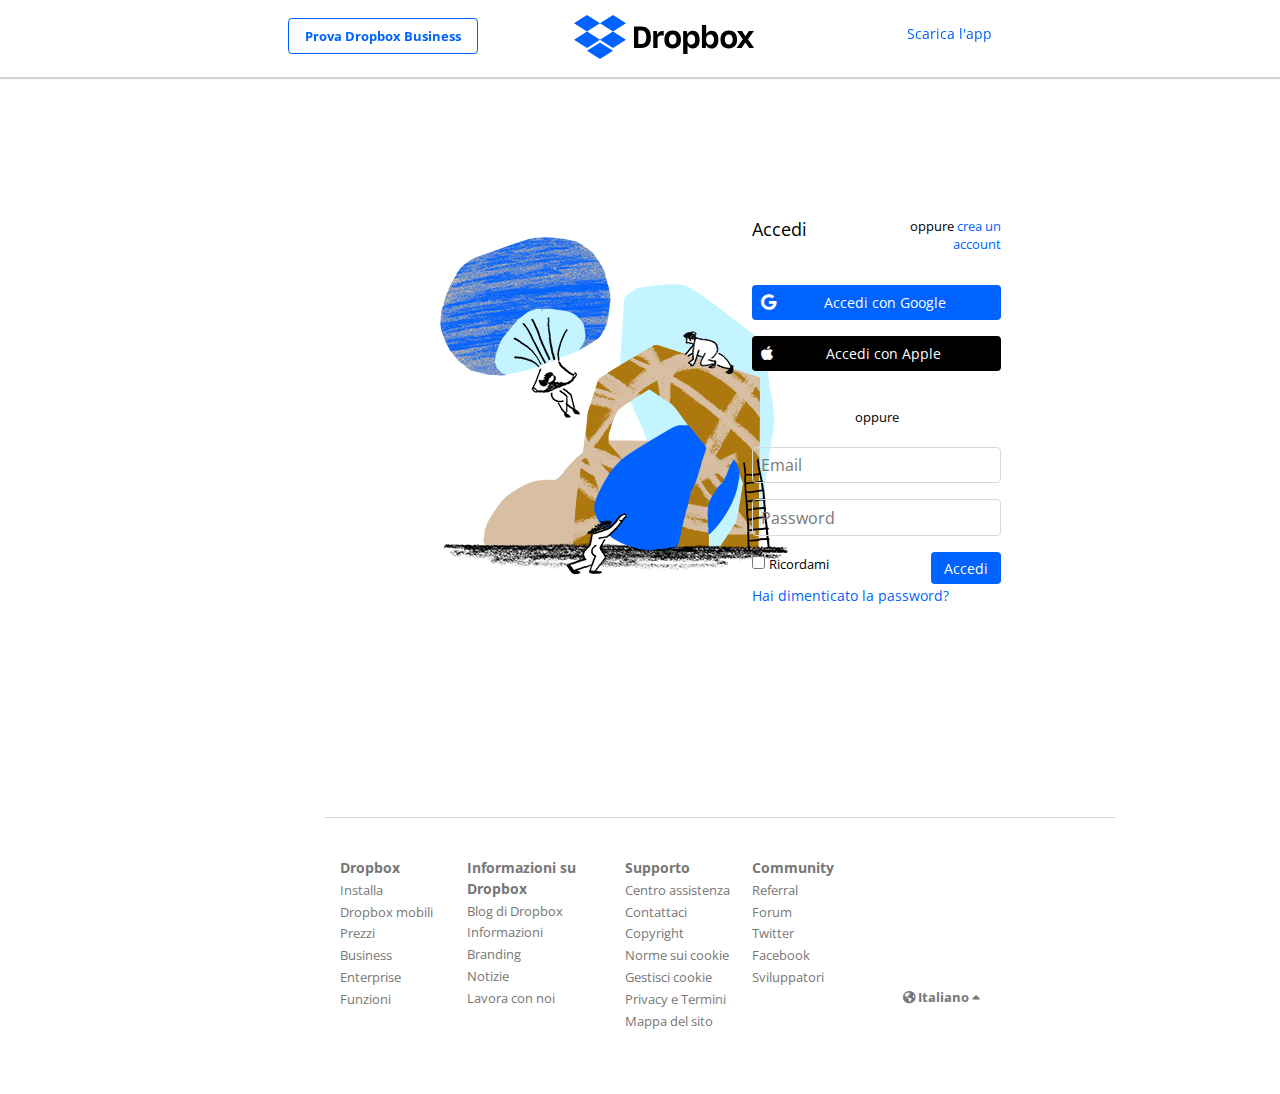
==== pages/login.html @ ecb25fa8 "aggiunta pagina login" ====
<!DOCTYPE html>
<html lang="en">
    <head>
        <meta charset="UTF-8">
        <meta http-equiv="X-UA-Compatible" content="IE=edge">
        <meta name="viewport" content="width=device-width, initial-scale=1.0">
        <title>Accedi - Dropbox</title>
        <link rel="stylesheet" href="../css/style.css">
        <link rel="stylesheet" href="../css/login.css">
        <link rel="preconnect" href="https://fonts.gstatic.com">
        <link
            href="https://fonts.googleapis.com/css2?family=Open+Sans:ital,wght@0,400;0,700;0,800;1,400&amp;display=swap"
            rel="stylesheet">
        <link rel="stylesheet"
            href="https://cdnjs.cloudflare.com/ajax/libs/font-awesome/5.15.4/css/all.min.css"
            integrity="sha512-1ycn6IcaQQ40/MKBW2W4Rhis/DbILU74C1vSrLJxCq57o941Ym01SwNsOMqvEBFlcgUa6xLiPY/NS5R+E6ztJQ=="crossorigin="anonymous"
            referrerpolicy="no-referrer" />
    </head>
    <body>
        <header id="site_header">
            <nav class="navbar">
                <div class="login_container clearfix">
                    <div class="col_33">
                        <a href="#" class="br_btn">Prova Dropbox Business</a>
                    </div>
                    <div class="col_33 clearfix">
                        <a href="../index.html" class="logo">
                            <div class="home">
                                <img
                                    src="../img/login/dropbox_logo_glyph_2015_m1.svg"
                                    alt="logo Dropbox" class="logo_glyph">
                                <img
                                    src="../img/login/dropbox_logo_text_2015_m1.svg"
                                    alt="logo Dropbox" class="logo_text">
                            </div>
                        </a>
                        <!-- 
                            <img src="../img/logo-small.png" alt="logo Dropbox">
                        </a> -->
                    </div>
                    <div class="col_33">
                        <div class="download_app">
                            <a href="#" class="link">Scarica l'app</a>
                        </div>
                    </div>
                </div>
                <!-- /.login_container -->
            </nav>
            <!-- /.navbar -->
        </header>
        <!-- /#site_header -->

        <main id="site_content">
            <div class="login_container">
                <div class="content">
                    <div class="col_50">
                        <img src="../img/login/sign-in-boulder-vfl2oGV4v.png">
                    </div>
                    <div class="col_50">
                        <div class="login_form">
                            <div class="clearfix">
                                <div class="col_50 accedi">Accedi</div>
                                <div class="col_50 oppure">
                                    oppure
                                    <span class="registrati">
                                        <a href="#" class="link">crea un account</a>
                                    </span>
                                </div>
                            </div>
                            <a href="#" class="btn_login_google">
                                <i class="fab fa-google"></i>
                                Accedi con Google
                            </a>

                            <div class="clearfix">
                                <a href="#" class="btn_login_apple">
                                    <i class="fab fa-apple"></i>
                                    Accedi con Apple
                                </a>
                            </div>
                            <div class="or">oppure</div>
                            <div class="email">Email</div>
                            <div class="password">Password</div>

                            <div class="clearfix">
                                <div class="col_50">
                                    <input type="checkbox" name="" id="">
                                    <span class="ricordami">Ricordami</span>
                                </div>
                                <div class="col_50 btn_accedi">
                                    <a href="#" class="btn_accedi">Accedi</a>
                                </div>
                            </div>
                            <a href="#" class="link reset">
                                Hai dimenticato la password?
                            </a>
                        </div>
                    </div>
                </div>
            </div>
            <!-- /.login_container -->
        </main>
        <!-- /#site_content -->

        <footer id="site_footer">
            <div class="login_container clearfix">
                <div class="col_16">
                    <ul class="list_style">
                        <li>Dropbox</li>
                        <li><a href="#">Installa</a></li>
                        <li><a href="#">Dropbox mobili</a></li>
                        <li><a href="#">Prezzi</a></li>
                        <li><a href="#">Business</a></li>
                        <li><a href="#">Enterprise</a></li>
                        <li><a href="#">Funzioni</a></li>
                    </ul>
                </div>
                <div class="col_16">
                    <ul class="list_style">
                        <li>Informazioni su Dropbox</li>
                        <li><a href="#">Blog di Dropbox</a></li>
                        <li><a href="#">Informazioni</a></li>
                        <li><a href="#">Branding</a></li>
                        <li><a href="#">Notizie</a></li>
                        <li><a href="#">Lavora con noi</a></li>
                    </ul>
                </div>
                <div class="col_16">
                    <ul class="list_style">
                        <li>Supporto</li>
                        <li><a href="#">Centro assistenza</a></li>
                        <li><a href="#">Contattaci</a></li>
                        <li><a href="#">Copyright</a></li>
                        <li><a href="#">Norme sui cookie</a></li>
                        <li><a href="#">Gestisci cookie</a></li>
                        <li><a href="#">Privacy e Termini</a></li>
                        <li><a href="#">Mappa del sito</a></li>
                    </ul>
                </div>
                <div class="col_16">
                    <ul class="list_style">
                        <li>Community</li>
                        <li><a href="#">Referral</a></li>
                        <li><a href="#">Forum</a></li>
                        <li><a href="#">Twitter</a></li>
                        <li><a href="#">Facebook</a></li>
                        <li><a href="#">Sviluppatori</a></li>
                    </ul>
                </div>
                <div class="col_30">
                    <div class="lang bold">
                        <i class="fas fa-globe-americas"></i>
                        Italiano
                        <i class="fas fa-caret-up"></i>
                    </div>
                </div>
            </div>
            <!-- /.login_container -->
        </footer>
        <!-- /#site_footer -->
    </body>
</html>
---- css/style.css ----
/************** 
Regola di Reset 
**************/
* {
    box-sizing: border-box;
    margin: 0;
    padding: 0;
}

/************** 
Regole di Debug 
**************/
.debug #site_header {
    height: 100px;
    background-color: bisque;
}

.debug #site_content {
    height: 2000px;
    background-color: cornflowerblue;
}

.debug #site_footer {
    height: 400px;
    background-color: black;
}

.debug .large_container {
    height: 500px;
    background-color: cornsilk;
}


/************** 
Common
**************/
body {
    min-width: 1440px;
    font-family: 'Open Sans',
        sans-serif;
    color: #000;
}

.clearfix::after {
    content: "";
    display: table;
    clear: both;
}

.large_container,
.small_container {
    margin: auto;
}

.large_container {
    width: 75%;
}

.small_container {
    width: 65%;
}

div[class^="col_"] {
    float: left;
}

.col_16 {
    width: 16.66%;
}

.col_20 {
    width: 20%;
}

.col_30 {
    width: 30%;
}

.col_33 {
    width: 33.33%;
    padding: 0 2rem;
}

.col_40 {
    width: 40%;
}

.col_50 {
    width: 50%;
}

.col_60 {
    width: 60%;
}

.col_70 {
    width: 70%;
}

.row {
    margin: 2rem -2rem;
}

.list_style {
    list-style: none;
}

h1 {
    font-size: 5.5rem;
}

h2 {
    font-size: 2.5rem;
}

h3 {
    font-size: 2rem;
}

h4 {
    font-size: 1.7rem;
}

.bold {
    font-weight: 700;
}

/* Links */
a {
    color: #000;
    text-decoration: none;
}

header a:hover {
    border-bottom: 2px solid #051A55;
    padding-bottom: 26px;
}

header .btn:hover {
    border-bottom: none;
    padding-bottom: 5px;
}

header .dropdown-content>a:hover {
    border-bottom: none;
    padding-bottom: 1rem;
}

.blue_a {
    color: #0061ff;
    text-decoration: underline;
}

.underline {
    text-decoration: underline;
}

.blue_a:hover,
.underline:hover {
    text-decoration: none;
}

.line_footer {
    width: 7%;
    border-bottom: 1px solid white;
}

/* Buttons */
.btn {
    background-color: #0061ff;
    color: white;
    padding: 5px 20px;
}

.btn_outline {
    border: 1px solid #000;
    padding: 7px 20px;
}

.btn_white {
    display: block;
    background-color: #fff;
    color: black;
    text-align: center;
}

.btn:hover,
.btn_outline:hover {
    filter: opacity(0.8);
}

/************** 
Header 
**************/
#site_header {
    position: fixed;
    top: 0;
    left: 0;
    width: 100%;
    z-index: 1;
    background-color: white;
    padding: 25px 20px;
}

#site_header .menu_left {
    float: left;
    width: 50%;
}

#site_header .menu_left>img {
    float: left;
    padding-right: 2rem;
}

#site_header .menu_left a {
    margin-right: 2rem;
}

#site_header .menu_right {
    float: left;
    width: 50%;
    text-align: right;
}

#site_header li {
    display: inline-block;
}

.menu_right a {
    margin-left: 2rem;
}

/* dropdown */
.dropbown {
    position: relative;
}

.dropdown-content {
    display: none;
    position: absolute;
    top: 75px;
    z-index: 2;
    background-color: #fff;
}

.dropdown-content a {
    display: block;
    padding: 1rem;
    font-size: 0.95rem;
    text-align: left;
    margin-left: 0rem;
}

.dropdown:hover .dropdown-content {
    display: block;
}

.dropdown-content a:hover {
    background-color: #d9d9d9;

}

/************** 
Main 
**************/
/* Hero Image */
#site_content .container {
    background: #B4D0E7;
    padding: 140px 0;
    margin-bottom: 200px;
}

#site_content section>h1 {
    padding-bottom: 3rem;
}

#site_content .col_30 p {
    padding: 0 2rem 2.5rem 0;
}

#site_content section .annulla {
    padding-top: 1rem;
    font-size: 0.9rem;
}

#site_content section i {
    font-size: 2.5rem;
}

#site_content .col_70 {
    position: relative;
}

#site_content .col_70>img {
    width: 85%;
    position: absolute;
    top: 0;
    right: 0;
}

/* Plan */
.small_container .fatt {
    display: inline-block;
    margin: 3rem 1.2rem 0 0;
}

.small_container .circle {
    display: inline-block;
    width: 17px;
    height: 17px;
    border: 1px solid #d9d9d9;
    border-radius: 100%;
    vertical-align: -2px;
}

.small_container .border_blue {
    border: 4px solid #0061ff;
}

.small_container .border_grey {
    border: 1px solid #d9d9d9;
}

.small_container .circle:hover {
    cursor: pointer;
}

.row .card {
    min-height: 1000px;
    border: 1px solid #d9d9d9;
    margin-bottom: 2rem;
}

.row .title {
    text-align: center;
    border-bottom: 1px solid #d9d9d9;
    padding: 0.7rem 0;
}

#site_content section .title>i {
    font-size: 1rem;
    padding-right: 5px;
}

#site_content section .content i {
    font-size: 0.9rem;
}

.row .content {
    padding: 2rem;
    font-size: 0.95rem;
}

.row .content h4 {
    margin-bottom: 1rem;
}

.row .month {
    margin: 0.7rem 0 2.5rem 0;
    color: #777;
}

.row .content li {
    margin: 0 0 1.5rem -1rem;
}

.row .content .btn {
    display: block;
    text-align: center;
    margin-top: 3.5rem;
}

.row .content .buy {
    margin: 1.7rem 0;
}

.row .content .line {
    width: 20%;
    border-top: 1px solid #d9d9d9;
}

.row .content .points {
    margin: 2.5rem 0 1.7rem 0;
}

.row .content .fa-check {
    color: #0061ff;
}

.enterprice {
    border: 1px solid #d9d9d9;
}

.enterprice .title {
    text-align: center;
    border-bottom: 1px solid #d9d9d9;
    padding: 0.7rem 0;
}

.enterprice .content {
    padding: 2rem;
    font-size: 0.95rem;
}

.enterprice .content h4 {
    margin-bottom: 1rem;
}

.enterprice .content strong {
    font-size: 1rem;
}

.enterprice .content p {
    margin-top: 2rem;
}

.enterprice .content .btn {
    display: block;
    text-align: center;
}

/* partner */
.small_container .partner {
    width: 100%;
    margin: 150px auto;
}

.partner img {
    width: 90%;
}

.partner h4 {
    margin: 2.5rem 0 1.5rem 0;
}

.partner p {
    margin-bottom: 2rem;
}

/* feature */
.feature_card {
    margin: 2rem auto;
    min-height: 470px;
}

.feature_card>img {
    display: block;
    width: 90%;
    margin: auto;
}

.feature_card>h4 {
    margin-bottom: 1rem;
}

.feature {
    margin-bottom: 150px;
}

/* team */
.team h2 {
    width: 56%;
    margin: 0 auto 2rem 0;
}

.teams_box {
    width: 100%;
    margin-top: 2.5rem;
}

.teams {
    float: left;
    width: 30%;
    height: 570px;
}

.selected_team {
    float: left;
    width: 40%;
    height: 570px;
    background-color: #f5f5f5;
    padding: 3rem;
}

.selected_team img {
    width: 20%;
}

.selected_team hr {
    width: 8%;
    border-top: 1px solid #d9d9d9;
    margin: 2rem 0 3rem;
}

.selected_team p {
    margin-bottom: 4rem;
}

.teams div {
    float: left;
    width: 50%;
    height: 50%;
    position: relative;
}

.teams div>img {
    width: 40%;
    filter: invert(1);
    position: absolute;
    margin: auto;
    top: 0;
    left: 0;
    right: 0;
    bottom: 0;
}

.designit {
    background-color: #A2D39B;
    border: 10px solid #D0E9CD;
}

.asu {
    background-color: #61082B;
}

.uf {
    background-color: #0093CE;
}

.topps {
    background-color: #FF1C1C;
}

.world_bicycle {
    background-color: #D5001F;
}

.hearst_corp {
    background-color: #B4D0E7;
}

.lonely_planet {
    background-color: #0D2481;
}

.clear_channel {
    background-color: #FFD830;
}

.purple {
    background-color: #B4D0E7;
    color: #61082B;
    padding: 120px 0 70px 0;
}

/* questions */
.questions {
    margin: 7rem 0;
}

.questions h3 {
    padding-bottom: 3.5rem;
    border-bottom: 1px solid #d9d9d9;
}

.question {
    padding: 2rem 0;
    border-bottom: 1px solid #d9d9d9;
}

.question>.col_30 {
    text-align: right;
    padding-right: 2rem;
}

.col_30>.arrow_up {
    display: none;
}

.reply {
    display: none;
}

.question:hover {
    cursor: pointer;
}

.question:hover .arrow_down {
    display: none;
}

.question:hover .arrow_up {
    display: inline-block;
}

.question:hover .reply {
    display: inline-block;
}

.questions .reply {
    padding-top: 1.5rem;
    color: #777;
}

.questions .reply a {
    color: #777;
}

/************** 
Footer 
**************/
#site_footer {
    width: 100%;
    background-color: black;
    color: white;
}

#site_footer a {
    color: white;
}

#site_footer a:hover {
    text-decoration: underline;
}

#site_footer ul>li {
    font-size: 0.95rem;
    line-height: 1.7rem;
}

#site_footer ul>li:first-child {
    font-size: 1.3rem;
    font-weight: 700;
    margin-bottom: 1.5rem;
}

#site_footer .footer_col {
    padding: 6rem 0 20rem;
}

#site_footer .lang {
    color: #999;
    font-size: 0.8rem;
    margin: 3rem 0;
}

#site_footer .lang:hover {
    cursor: pointer;
}
---- css/login.css ----
/************ 
Common
************/
.login_container {
    width: 55%;
    margin: auto;
}

.link {
    color: #0062ff;
}

.link:hover {
    text-decoration: underline;
}

/************ 
Header
************/
#site_header {
    border-bottom: 1px solid #d0d4d9;
    box-shadow: 0px 1px 1px #d0d4d9;
    padding: 20px 0;
}

#site_header .login_container .col_33 {
    padding: 0;
}

#site_header .login_container .br_btn,
#site_header .login_container a {
    vertical-align: sub;
}

#site_header .login_container .br_btn {
    font-size: 0.8rem;
    font-weight: 700;
    color: #0062ff;
    border: 1px solid #0062ff;
    border-radius: 4px;
    padding: 0.5rem 1rem;
}

#site_header .login_container .br_btn:hover {
    border-color: #0052d9;
    color: #0052d9;
}

#site_header .login_container .home {
    margin-left: 22%;
}

#site_header .login_container .logo_glyph,
#site_header .login_container .logo_text {
    float: left;
}

#site_header .login_container .logo_glyph {
    width: 60px;
    padding-right: 0.5rem;
    margin-top: -0.7rem;
}

#site_header .login_container .logo_text {
    width: 120px;
}

#site_header .login_container .download_app {
    font-size: 0.9rem;
    text-align: right;
}

#site_header .login_container .download_app a:hover {
    border-bottom: none;
}

/************ 
Main
************/
.login_container .content {
    width: 75%;
    margin: 185px auto;
    padding: 1rem;
}

.login_container .login_form {
    padding: 1rem 0 0 2rem;
}

.login_container .login_form .accedi {
    font-size: 1.1rem;
}

.login_container .login_form .accedi,
.login_container .login_form .oppure {
    color: black;
}

.login_container .login_form .oppure {
    font-size: 0.8rem;
    text-align: right;
}


.login_container .login_form .btn_login_google,
.login_container .login_form .btn_login_apple {
    display: block;
    color: white;
    font-size: 0.9rem;
    text-align: center;
    border-radius: 4px;
    padding: 0.5rem;
    margin: 1rem 0;
}

.login_container .login_form .btn_login_google {
    margin-top: 2rem;
    background-color: #0062ff;
}

.login_container .login_form .btn_login_apple {
    background-color: #000;
}

.login_container .login_form .btn_login_google>i,
.login_container .login_form .btn_login_apple>i {
    float: left;
    font-size: 1rem;
    padding: 1px;
}

.login_container .login_form .btn_login_google:hover {
    filter: opacity(0.7);
}

.login_container .login_form .or {
    font-size: 0.8rem;
    text-align: center;
    color: #000;
    margin: 1.3rem 0;
}

.login_container .login_form .email,
.login_container .login_form .password {
    display: block;
    color: #777;
    border: 1px solid #d9d9d9;
    border-radius: 4px;
    padding: 0.4rem 0.5rem;
    margin: 1rem 0;
}

.login_container .login_form .ricordami {
    font-size: 0.8rem;
}

.login_container .login_form .btn_accedi {
    float: right;
    width: auto;
    background-color: #0062ff;
    color: white;
    font-size: 0.9rem;
    text-align: center;
    border-radius: 4px;
    padding: 0.2rem 0.4rem;
}

.login_container .login_form .btn_accedi:hover {
    filter: opacity(0.7);
}

.login_container .login_form .reset {
    font-size: 0.9rem;
}

/************ 
Footer
************/
#site_footer {
    background-color: white;
}

#site_footer>.login_container {
    width: 55%;
    margin-top: 600px;
    border-top: 1px solid #d9d9d9;
    padding: 2.5rem 1rem;
    font-size: 0.8rem;
    color: #777;
}

#site_footer .login_container>div:nth-child(2) {
    margin-right: 2rem;
}

#site_footer>.login_container li {
    line-height: 1.3rem;
}

#site_footer>.login_container li:first-child {
    font-size: 0.85rem;
    margin-bottom: 0;
}

#site_footer>.login_container li>a {
    color: #777;
    font-size: 0.8rem;
}

#site_footer .login_container .lang {
    color: #777;
    float: right;
    margin-top: 0;
}
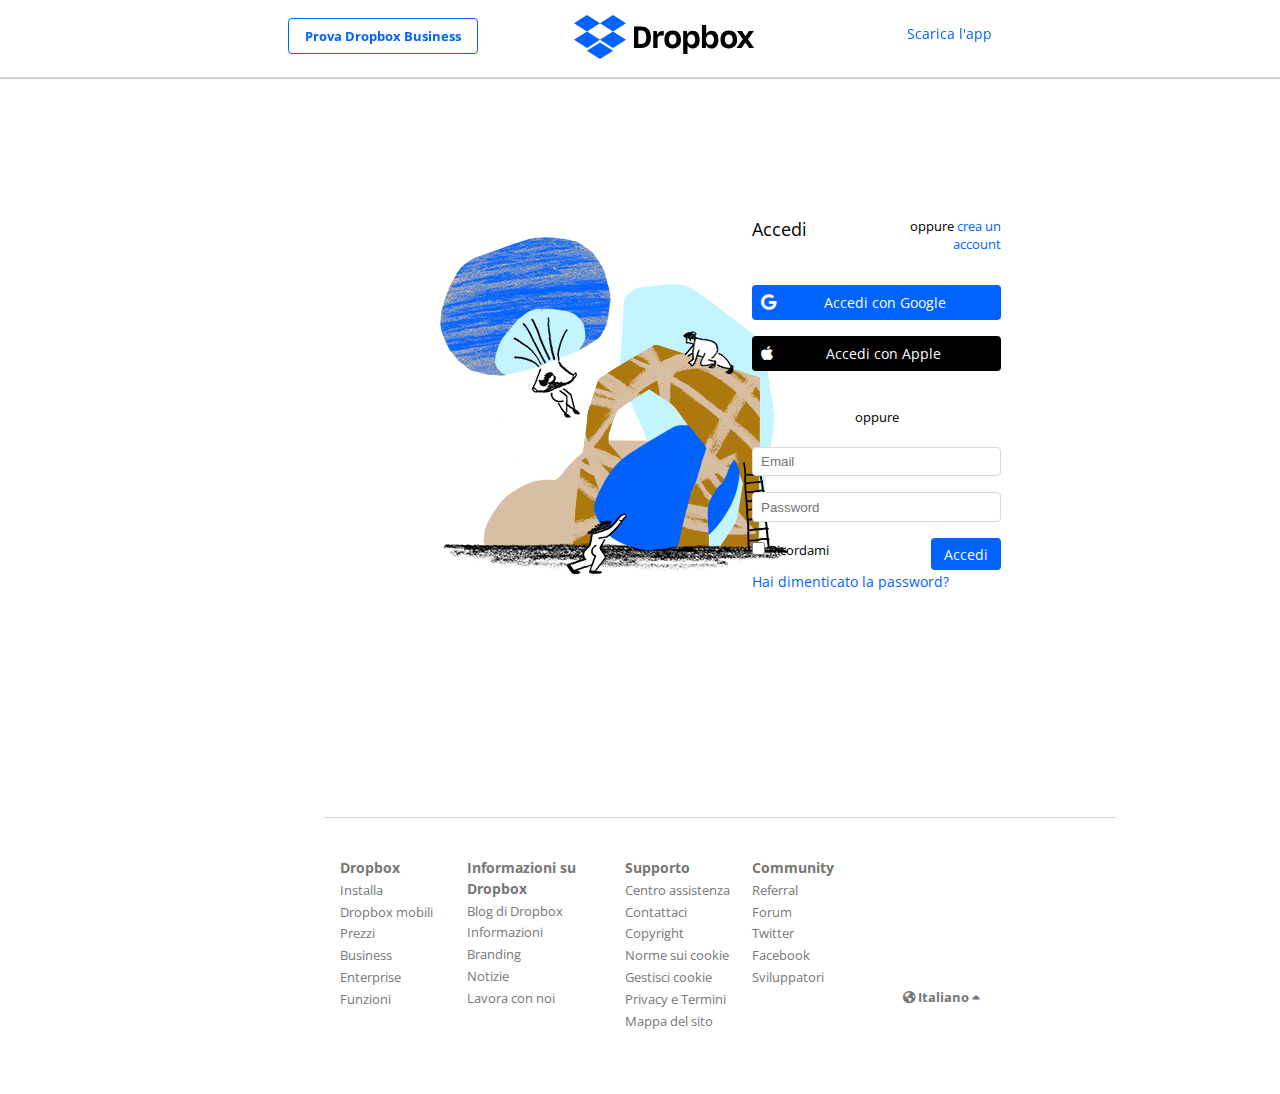
==== commit 214f8332: "modificata pagina "Perchè Dropbox?"" ====
--- a/pages/login.html
+++ b/pages/login.html
@@ -34,9 +34,6 @@
                                     alt="logo Dropbox" class="logo_text">
                             </div>
                         </a>
-                        <!-- 
-                            <img src="../img/logo-small.png" alt="logo Dropbox">
-                        </a> -->
                     </div>
                     <div class="col_33">
                         <div class="download_app">
@@ -79,9 +76,10 @@
                                 </a>
                             </div>
                             <div class="or">oppure</div>
-                            <div class="email">Email</div>
-                            <div class="password">Password</div>
-
+                            <input type="text" name="email" id="email"
+                                placeholder="Email">
+                            <input type="password" name="password" id="password"
+                                placeholder="Password">
                             <div class="clearfix">
                                 <div class="col_50">
                                     <input type="checkbox" name="" id="">
--- a/css/style.css
+++ b/css/style.css
@@ -64,6 +64,7 @@
     float: left;
 }
 
+
 .col_16 {
     width: 16.66%;
 }
@@ -192,7 +193,7 @@
 /************** 
 Header 
 **************/
-#site_header {
+header {
     position: fixed;
     top: 0;
     left: 0;
--- a/css/login.css
+++ b/css/login.css
@@ -140,9 +140,10 @@
     margin: 1.3rem 0;
 }
 
-.login_container .login_form .email,
-.login_container .login_form .password {
+.login_container .login_form #email,
+.login_container .login_form #password {
     display: block;
+    width: 100%;
     color: #777;
     border: 1px solid #d9d9d9;
     border-radius: 4px;
